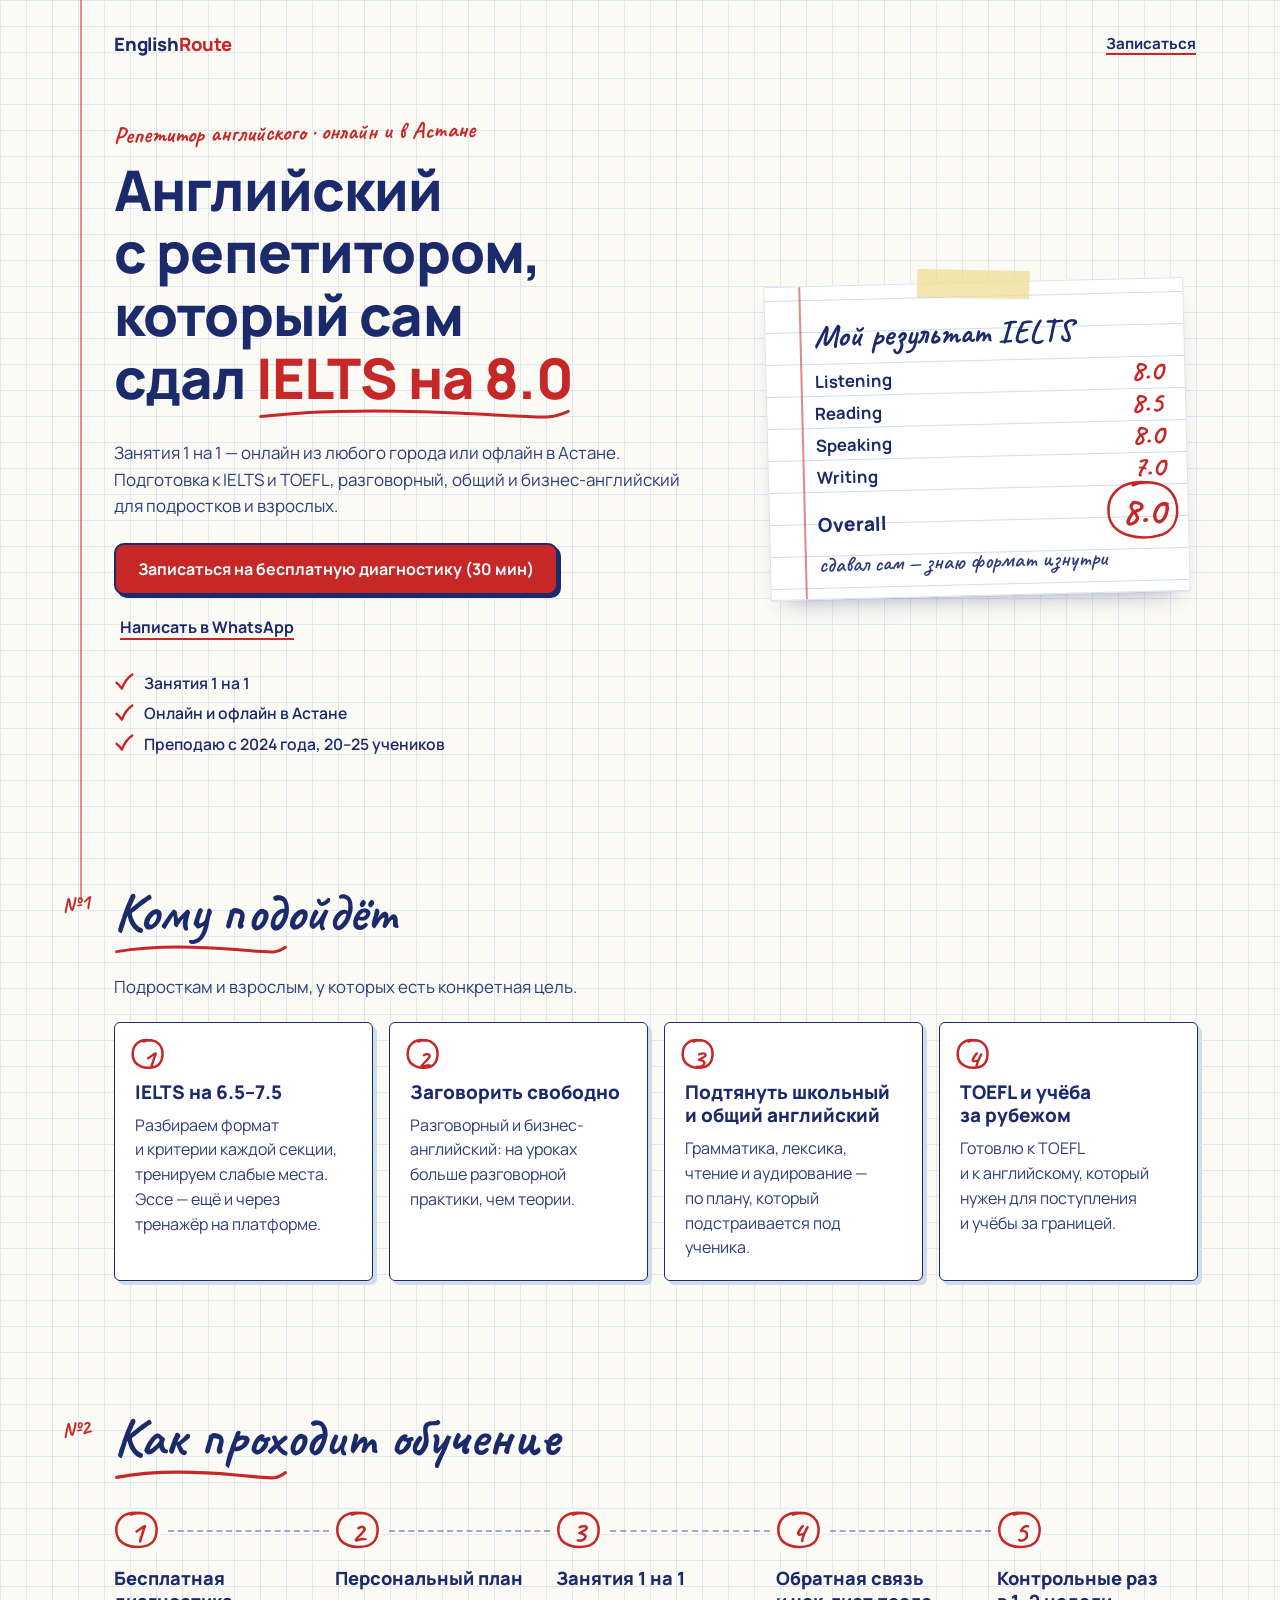
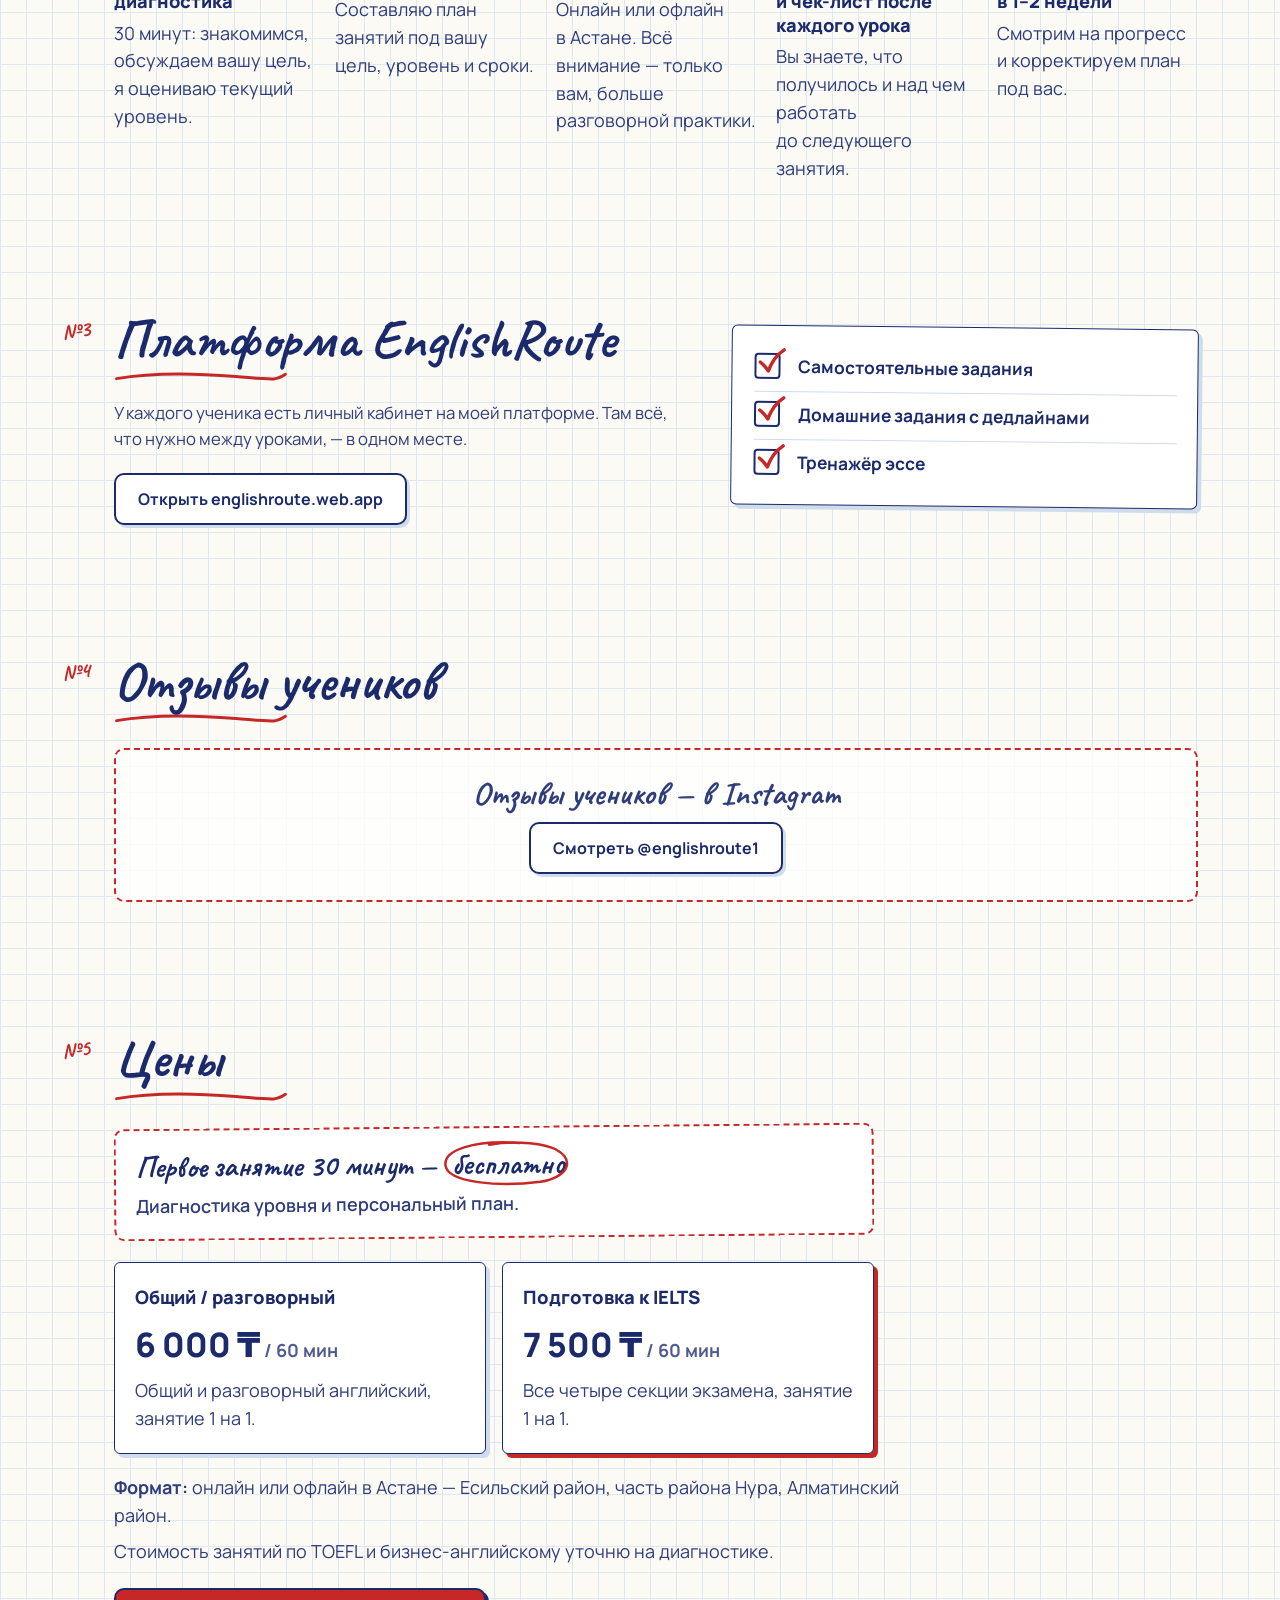
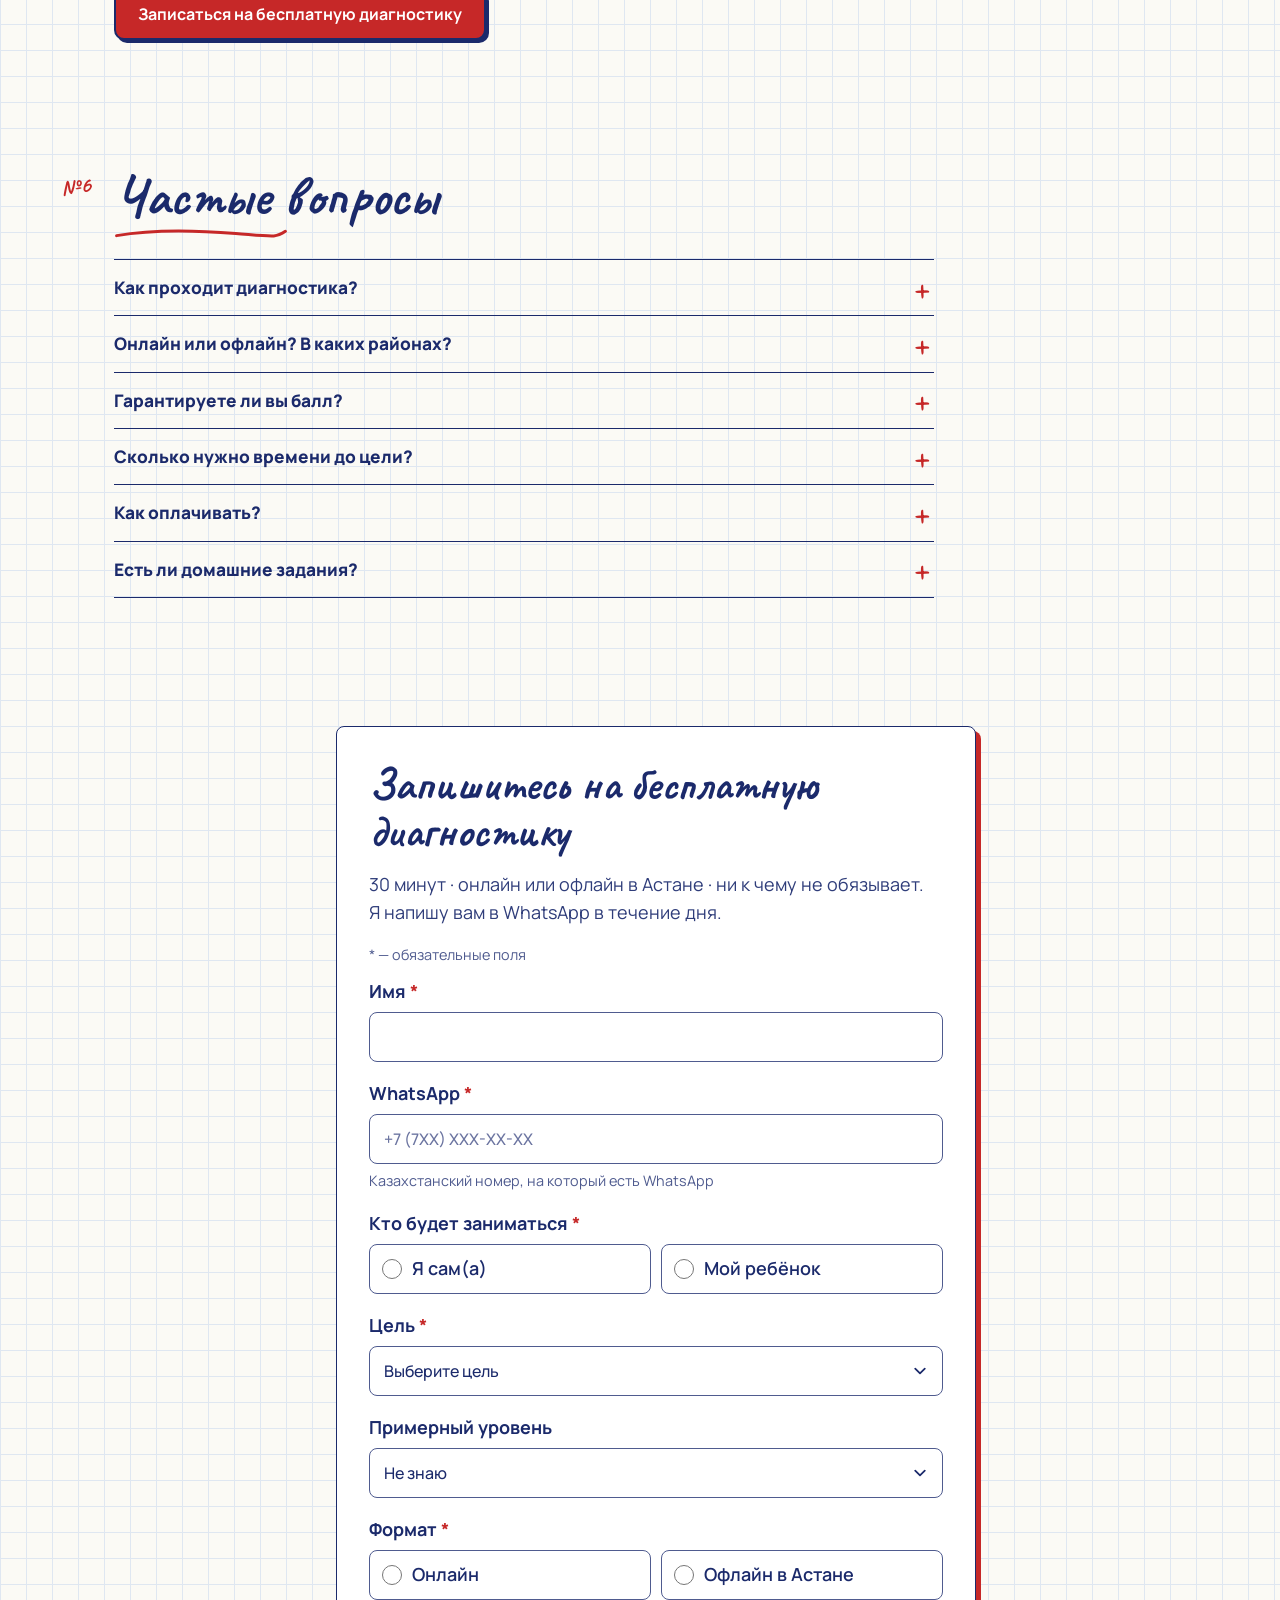
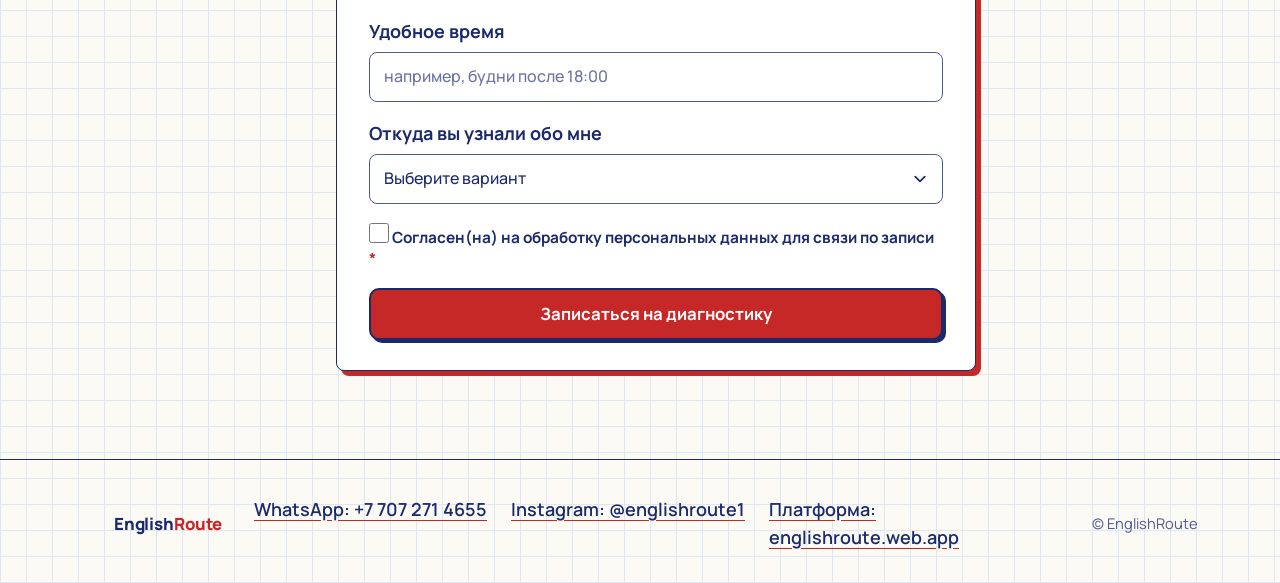
==== englishroute-landing/public/index.html @ 98e4c0eb "Add EnglishRoute landing page with lead form, Apps Script and Firebase config Static notebook-style " ====
<!doctype html>
<html lang="ru">
<head>
  <meta charset="utf-8">
  <meta name="viewport" content="width=device-width, initial-scale=1, viewport-fit=cover">
  <title>Репетитор английского онлайн и в Астане | IELTS 8.0 | EnglishRoute</title>
  <meta name="description" content="Английский 1 на 1 с репетитором, который сам сдал IELTS на 8.0. Онлайн и офлайн в Астане: IELTS, TOEFL, разговорный, общий и бизнес-английский. Первое занятие 30 минут бесплатно.">
  <link rel="canonical" href="https://englishroute-start.web.app/">
  <meta name="theme-color" content="#fbfaf5">
  <meta name="color-scheme" content="light">

  <link rel="icon" href="favicon.svg" type="image/svg+xml">
  <link rel="icon" href="favicon-32.png" sizes="32x32" type="image/png">
  <link rel="apple-touch-icon" href="apple-touch-icon.png">

  <meta property="og:type" content="website">
  <meta property="og:locale" content="ru_RU">
  <meta property="og:site_name" content="EnglishRoute">
  <meta property="og:title" content="Английский с репетитором, который сам сдал IELTS на 8.0">
  <meta property="og:description" content="Занятия 1 на 1 онлайн и в Астане. Первое занятие 30 минут бесплатно: диагностика уровня и персональный план.">
  <meta property="og:url" content="https://englishroute-start.web.app/">
  <meta property="og:image" content="https://englishroute-start.web.app/og-image.png">
  <meta property="og:image:width" content="1200">
  <meta property="og:image:height" content="630">
  <meta property="og:image:alt" content="Тетрадный лист: английский с репетитором с IELTS 8.0, EnglishRoute">
  <meta name="twitter:card" content="summary_large_image">

  <link rel="preconnect" href="https://fonts.googleapis.com">
  <link rel="preconnect" href="https://fonts.gstatic.com" crossorigin>
  <link rel="preload" as="style" href="https://fonts.googleapis.com/css2?family=Caveat:wght@600;700&family=Manrope:wght@400;600;700;800&display=swap">
  <link rel="stylesheet" href="https://fonts.googleapis.com/css2?family=Caveat:wght@600;700&family=Manrope:wght@400;600;700;800&display=swap" media="print" onload="this.media='all'">
  <noscript><link rel="stylesheet" href="https://fonts.googleapis.com/css2?family=Caveat:wght@600;700&family=Manrope:wght@400;600;700;800&display=swap"></noscript>
  <link rel="stylesheet" href="styles.css?v=1">
  <script src="main.js?v=1" defer></script>

  <script type="application/ld+json">
  {
    "@context": "https://schema.org",
    "@type": ["EducationalOrganization", "LocalBusiness"],
    "name": "EnglishRoute",
    "description": "Репетитор английского языка: занятия 1 на 1 онлайн и офлайн в Астане. Подготовка к IELTS и TOEFL, разговорный, общий и бизнес-английский для подростков и взрослых.",
    "url": "https://englishroute-start.web.app/",
    "image": "https://englishroute-start.web.app/og-image.png",
    "logo": "https://englishroute-start.web.app/apple-touch-icon.png",
    "telephone": "+77072714655",
    "priceRange": "6000–7500 KZT",
    "currenciesAccepted": "KZT",
    "address": {
      "@type": "PostalAddress",
      "addressLocality": "Астана",
      "addressCountry": "KZ"
    },
    "areaServed": { "@type": "City", "name": "Астана" },
    "sameAs": [
      "https://www.instagram.com/englishroute1/",
      "https://englishroute.web.app/"
    ],
    "makesOffer": [
      { "@type": "Offer", "name": "Пробное занятие: диагностика уровня и персональный план (30 минут)", "price": "0", "priceCurrency": "KZT" },
      { "@type": "Offer", "name": "Общий или разговорный английский, 60 минут", "price": "6000", "priceCurrency": "KZT" },
      { "@type": "Offer", "name": "Подготовка к IELTS, 60 минут", "price": "7500", "priceCurrency": "KZT" }
    ]
  }
  </script>
</head>
<body>
  <a class="skip-link" href="#zapis">Перейти к форме записи</a>

  <header class="site-header">
    <div class="wrap header-row">
      <a class="logo" href="#top" aria-label="EnglishRoute — в начало страницы">English<span>Route</span></a>
      <a class="header-link" href="#zapis">Записаться</a>
    </div>
  </header>

  <main id="top">
    <!-- 1. HERO -->
    <section class="hero" aria-labelledby="hero-title">
      <div class="wrap hero-grid">
        <div class="hero-text">
          <p class="eyebrow">Репетитор английского · онлайн и в Астане</p>
          <h1 id="hero-title">Английский с&nbsp;репетитором, который сам сдал <span class="pen-underline">IELTS на&nbsp;8.0</span></h1>
          <p class="hero-sub">Занятия 1&nbsp;на&nbsp;1 — онлайн из любого города или офлайн в&nbsp;Астане. Подготовка к&nbsp;IELTS и&nbsp;TOEFL, разговорный, общий и&nbsp;бизнес-английский для подростков и&nbsp;взрослых.</p>
          <div class="hero-actions">
            <a class="btn btn-primary" id="hero-cta" href="#zapis">Записаться на бесплатную диагностику (30&nbsp;мин)</a>
            <a class="btn btn-quiet" href="https://wa.me/77072714655?text=%D0%97%D0%B4%D1%80%D0%B0%D0%B2%D1%81%D1%82%D0%B2%D1%83%D0%B9%D1%82%D0%B5%21%20%D0%A5%D0%BE%D1%87%D1%83%20%D0%B7%D0%B0%D0%BF%D0%B8%D1%81%D0%B0%D1%82%D1%8C%D1%81%D1%8F%20%D0%BD%D0%B0%20%D0%B1%D0%B5%D1%81%D0%BF%D0%BB%D0%B0%D1%82%D0%BD%D1%83%D1%8E%20%D0%B4%D0%B8%D0%B0%D0%B3%D0%BD%D0%BE%D1%81%D1%82%D0%B8%D0%BA%D1%83." target="_blank" rel="noopener">Написать в WhatsApp</a>
          </div>
          <ul class="hero-facts">
            <li>Занятия 1&nbsp;на&nbsp;1</li>
            <li>Онлайн и&nbsp;офлайн в&nbsp;Астане</li>
            <li>Преподаю с&nbsp;2024 года, 20–25 учеников</li>
          </ul>
        </div>

        <figure class="score-sheet" aria-labelledby="score-title">
          <figcaption class="score-title" id="score-title">Мой результат IELTS</figcaption>
          <dl class="score-list">
            <div class="score-row"><dt>Listening</dt><dd>8.0</dd></div>
            <div class="score-row"><dt>Reading</dt><dd>8.5</dd></div>
            <div class="score-row"><dt>Speaking</dt><dd>8.0</dd></div>
            <div class="score-row"><dt>Writing</dt><dd>7.0</dd></div>
            <div class="score-row score-overall"><dt>Overall</dt><dd><span class="pen-circle">8.0</span></dd></div>
          </dl>
          <p class="score-note">сдавал сам — знаю формат изнутри</p>
        </figure>
      </div>
    </section>

    <!-- 2. КОМУ ПОДОЙДЁТ -->
    <section class="section" aria-labelledby="who-title">
      <div class="wrap">
        <h2 class="section-title" id="who-title" data-note="№1">Кому подойдёт</h2>
        <p class="section-lead">Подросткам и&nbsp;взрослым, у&nbsp;которых есть конкретная цель.</p>
        <div class="cards">
          <article class="card">
            <span class="card-num" aria-hidden="true">1</span>
            <h3>IELTS на&nbsp;6.5–7.5</h3>
            <p>Разбираем формат и&nbsp;критерии каждой секции, тренируем слабые места. Эссе — ещё и&nbsp;через тренажёр на&nbsp;платформе.</p>
          </article>
          <article class="card">
            <span class="card-num" aria-hidden="true">2</span>
            <h3>Заговорить свободно</h3>
            <p>Разговорный и&nbsp;бизнес-английский: на&nbsp;уроках больше разговорной практики, чем теории.</p>
          </article>
          <article class="card">
            <span class="card-num" aria-hidden="true">3</span>
            <h3>Подтянуть школьный и&nbsp;общий английский</h3>
            <p>Грамматика, лексика, чтение и&nbsp;аудирование — по&nbsp;плану, который подстраивается под ученика.</p>
          </article>
          <article class="card">
            <span class="card-num" aria-hidden="true">4</span>
            <h3>TOEFL и&nbsp;учёба за&nbsp;рубежом</h3>
            <p>Готовлю к&nbsp;TOEFL и&nbsp;к&nbsp;английскому, который нужен для поступления и&nbsp;учёбы за&nbsp;границей.</p>
          </article>
        </div>
      </div>
    </section>

    <!-- 3. КАК ПРОХОДИТ ОБУЧЕНИЕ -->
    <section class="section" aria-labelledby="how-title">
      <div class="wrap">
        <h2 class="section-title" id="how-title" data-note="№2">Как проходит обучение</h2>
        <ol class="steps">
          <li>
            <h3>Бесплатная диагностика</h3>
            <p>30 минут: знакомимся, обсуждаем вашу цель, я&nbsp;оцениваю текущий уровень.</p>
          </li>
          <li>
            <h3>Персональный план</h3>
            <p>Составляю план занятий под вашу цель, уровень и&nbsp;сроки.</p>
          </li>
          <li>
            <h3>Занятия 1&nbsp;на&nbsp;1</h3>
            <p>Онлайн или офлайн в&nbsp;Астане. Всё внимание — только вам, больше разговорной практики.</p>
          </li>
          <li>
            <h3>Обратная связь и&nbsp;чек-лист после каждого урока</h3>
            <p>Вы знаете, что получилось и&nbsp;над чем работать до&nbsp;следующего занятия.</p>
          </li>
          <li>
            <h3>Контрольные раз в&nbsp;<span class="nowrap">1–2 недели</span></h3>
            <p>Смотрим на&nbsp;прогресс и&nbsp;корректируем план под вас.</p>
          </li>
        </ol>
      </div>
    </section>

    <!-- 4. ПЛАТФОРМА -->
    <section class="section" aria-labelledby="platform-title">
      <div class="wrap platform">
        <div class="platform-text">
          <h2 class="section-title" id="platform-title" data-note="№3">Платформа EnglishRoute</h2>
          <p>У&nbsp;каждого ученика есть личный кабинет на&nbsp;моей платформе. Там всё, что нужно между уроками, — в&nbsp;одном месте.</p>
          <a class="btn btn-outline" href="https://englishroute.web.app" target="_blank" rel="noopener">Открыть englishroute.web.app</a>
        </div>
        <ul class="checklist" aria-label="Что есть в личном кабинете">
          <li>Самостоятельные задания</li>
          <li>Домашние задания с&nbsp;дедлайнами</li>
          <li>Тренажёр эссе</li>
        </ul>
      </div>
    </section>

    <!-- 5. ОТЗЫВЫ -->
    <section class="section" id="otzyvy" aria-labelledby="reviews-title">
      <div class="wrap">
        <h2 class="section-title" id="reviews-title" data-note="№4">Отзывы учеников</h2>

        <!-- Сетка скриншотов. Показывается, только если хотя бы один файл реально загрузился.
             Пустые или отсутствующие файлы скрываются автоматически, битых картинок не будет. -->
        <div class="reviews-grid" id="reviews-grid" hidden>
          <!-- ЗАМЕНИТЬ НА РЕАЛЬНЫЙ СКРИНШОТ: assets/reviews/review-1.jpg -->
          <figure class="review" hidden><a href="assets/reviews/review-1.jpg" target="_blank" rel="noopener"><img data-src="assets/reviews/review-1.jpg" alt="Отзыв ученика EnglishRoute — скриншот переписки" decoding="async"></a></figure>
          <!-- ЗАМЕНИТЬ НА РЕАЛЬНЫЙ СКРИНШОТ: assets/reviews/review-2.jpg -->
          <figure class="review" hidden><a href="assets/reviews/review-2.jpg" target="_blank" rel="noopener"><img data-src="assets/reviews/review-2.jpg" alt="Отзыв ученика EnglishRoute — скриншот переписки" decoding="async"></a></figure>
          <!-- ЗАМЕНИТЬ НА РЕАЛЬНЫЙ СКРИНШОТ: assets/reviews/review-3.jpg -->
          <figure class="review" hidden><a href="assets/reviews/review-3.jpg" target="_blank" rel="noopener"><img data-src="assets/reviews/review-3.jpg" alt="Отзыв ученика EnglishRoute — скриншот переписки" decoding="async"></a></figure>
          <!-- ЗАМЕНИТЬ НА РЕАЛЬНЫЙ СКРИНШОТ: assets/reviews/review-4.jpg -->
          <figure class="review" hidden><a href="assets/reviews/review-4.jpg" target="_blank" rel="noopener"><img data-src="assets/reviews/review-4.jpg" alt="Отзыв ученика EnglishRoute — скриншот переписки" decoding="async"></a></figure>
          <!-- ЗАМЕНИТЬ НА РЕАЛЬНЫЙ СКРИНШОТ: assets/reviews/review-5.jpg -->
          <figure class="review" hidden><a href="assets/reviews/review-5.jpg" target="_blank" rel="noopener"><img data-src="assets/reviews/review-5.jpg" alt="Отзыв ученика EnglishRoute — скриншот переписки" decoding="async"></a></figure>
          <!-- ЗАМЕНИТЬ НА РЕАЛЬНЫЙ СКРИНШОТ: assets/reviews/review-6.jpg -->
          <figure class="review" hidden><a href="assets/reviews/review-6.jpg" target="_blank" rel="noopener"><img data-src="assets/reviews/review-6.jpg" alt="Отзыв ученика EnglishRoute — скриншот переписки" decoding="async"></a></figure>
        </div>

        <div class="reviews-fallback" id="reviews-fallback">
          <p class="reviews-fallback-title">Отзывы учеников — в&nbsp;Instagram</p>
          <a class="btn btn-outline" href="https://www.instagram.com/englishroute1/" target="_blank" rel="noopener">Смотреть @englishroute1</a>
        </div>
        <p class="reviews-more" id="reviews-more" hidden>Больше отзывов — в&nbsp;Instagram <a href="https://www.instagram.com/englishroute1/" target="_blank" rel="noopener">@englishroute1</a></p>
      </div>
    </section>

    <!-- 6. ЦЕНЫ -->
    <section class="section" aria-labelledby="price-title">
      <div class="wrap">
        <h2 class="section-title" id="price-title" data-note="№5">Цены</h2>

        <div class="free-banner">
          <p class="free-title">Первое занятие 30&nbsp;минут&nbsp;— <span class="pen-circle">бесплатно</span></p>
          <p>Диагностика уровня и&nbsp;персональный план.</p>
        </div>

        <div class="prices">
          <article class="price-card">
            <h3>Общий / разговорный</h3>
            <p class="price"><span class="price-num">6&nbsp;000&nbsp;₸</span> <span class="price-per">/ 60 мин</span></p>
            <p class="price-desc">Общий и&nbsp;разговорный английский, занятие 1&nbsp;на&nbsp;1.</p>
          </article>
          <article class="price-card price-card--accent">
            <h3>Подготовка к&nbsp;IELTS</h3>
            <p class="price"><span class="price-num">7&nbsp;500&nbsp;₸</span> <span class="price-per">/ 60 мин</span></p>
            <p class="price-desc">Все четыре секции экзамена, занятие 1&nbsp;на&nbsp;1.</p>
          </article>
        </div>

        <p class="price-format"><strong>Формат:</strong> онлайн или офлайн в&nbsp;Астане — Есильский район, часть района Нура, Алматинский район.</p>
        <p class="price-format">Стоимость занятий по&nbsp;TOEFL и&nbsp;бизнес-английскому уточню на&nbsp;диагностике.</p>
        <a class="btn btn-primary" href="#zapis">Записаться на бесплатную диагностику</a>
      </div>
    </section>

    <!-- 7. FAQ -->
    <section class="section" aria-labelledby="faq-title">
      <div class="wrap">
        <h2 class="section-title" id="faq-title" data-note="№6">Частые вопросы</h2>
        <div class="faq">
          <details>
            <summary>Как проходит диагностика?</summary>
            <div class="faq-a"><p>Это бесплатное занятие на&nbsp;30 минут, онлайн или офлайн. Знакомимся, обсуждаем вашу цель, я&nbsp;оцениваю текущий уровень английского и&nbsp;в&nbsp;конце предлагаю персональный план занятий. Диагностика ни&nbsp;к&nbsp;чему не&nbsp;обязывает.</p></div>
          </details>
          <details>
            <summary>Онлайн или офлайн? В&nbsp;каких районах?</summary>
            <div class="faq-a"><p>Основной формат — онлайн, заниматься можно из&nbsp;любого города. Офлайн — в&nbsp;Астане: Есильский район, часть района Нура и&nbsp;Алматинский район. Место встречи обсудим при записи.</p></div>
          </details>
          <details>
            <summary>Гарантируете ли вы балл?</summary>
            <div class="faq-a"><p>Честно: гарантировать конкретный балл не&nbsp;может никто — результат зависит и&nbsp;от&nbsp;стартового уровня, и&nbsp;от&nbsp;вашей работы между уроками. Я&nbsp;гарантирую системную работу: понятный план, обратную связь после каждого урока и&nbsp;прозрачный прогресс по&nbsp;контрольным.</p></div>
          </details>
          <details>
            <summary>Сколько нужно времени до&nbsp;цели?</summary>
            <div class="faq-a"><p>Зависит от&nbsp;стартового уровня и&nbsp;цели. Точнее оценю на&nbsp;бесплатной диагностике и&nbsp;заложу это в&nbsp;персональный план.</p></div>
          </details>
          <details>
            <summary>Как оплачивать?</summary>
            <div class="faq-a"><p>Способ оплаты уточню при записи.</p></div>
          </details>
          <details>
            <summary>Есть ли домашние задания?</summary>
            <div class="faq-a"><p>Да. Домашние задания с&nbsp;дедлайнами и&nbsp;самостоятельные задания — в&nbsp;личном кабинете на&nbsp;платформе EnglishRoute, там&nbsp;же тренажёр эссе. После каждого урока вы получаете обратную связь и&nbsp;чек-лист.</p></div>
          </details>
        </div>
      </div>
    </section>

    <!-- 8. ФОРМА ЗАПИСИ -->
    <section class="section section-form" id="zapis" aria-labelledby="form-title">
      <div class="wrap">
        <div class="sheet">
          <div id="form-area">
            <h2 class="form-title" id="form-title">Запишитесь на&nbsp;бесплатную диагностику</h2>
            <p class="form-lead">30 минут · онлайн или офлайн в&nbsp;Астане · ни&nbsp;к&nbsp;чему не&nbsp;обязывает. Я&nbsp;напишу вам в&nbsp;WhatsApp в&nbsp;течение дня.</p>

            <form id="lead-form" novalidate>
              <p class="req-note"><span aria-hidden="true">*</span> — обязательные поля</p>

              <div class="field">
                <label for="f-name">Имя <span class="req" aria-hidden="true">*</span></label>
                <input id="f-name" name="name" type="text" autocomplete="given-name" required maxlength="80" aria-describedby="err-name">
                <p class="field-error" id="err-name"></p>
              </div>

              <div class="field">
                <label for="f-phone">WhatsApp <span class="req" aria-hidden="true">*</span></label>
                <input id="f-phone" name="phone" type="tel" inputmode="tel" autocomplete="tel" placeholder="+7 (7XX) XXX-XX-XX" required aria-describedby="hint-phone err-phone">
                <p class="field-hint" id="hint-phone">Казахстанский номер, на который есть WhatsApp</p>
                <p class="field-error" id="err-phone"></p>
              </div>

              <fieldset class="field" id="fs-who" aria-describedby="err-who">
                <legend>Кто будет заниматься <span class="req" aria-hidden="true">*</span></legend>
                <div class="options">
                  <label class="option"><input type="radio" name="who" value="Я сам(а)" required> Я&nbsp;сам(а)</label>
                  <label class="option"><input type="radio" name="who" value="Мой ребёнок"> Мой ребёнок</label>
                </div>
                <p class="field-error" id="err-who"></p>
              </fieldset>

              <div class="field">
                <label for="f-goal">Цель <span class="req" aria-hidden="true">*</span></label>
                <select id="f-goal" name="goal" required aria-describedby="err-goal">
                  <option value="" selected disabled>Выберите цель</option>
                  <option value="IELTS">IELTS</option>
                  <option value="Разговорный английский">Разговорный английский</option>
                  <option value="Общий английский">Общий английский</option>
                  <option value="Школьная программа">Школьная программа</option>
                  <option value="TOEFL">TOEFL</option>
                  <option value="Другое">Другое</option>
                </select>
                <p class="field-error" id="err-goal"></p>
              </div>

              <div class="field">
                <label for="f-level">Примерный уровень</label>
                <select id="f-level" name="level">
                  <option value="Не знаю" selected>Не знаю</option>
                  <option value="Начинающий">Начинающий</option>
                  <option value="Средний">Средний</option>
                  <option value="Выше среднего">Выше среднего</option>
                </select>
              </div>

              <fieldset class="field" id="fs-format" aria-describedby="err-format">
                <legend>Формат <span class="req" aria-hidden="true">*</span></legend>
                <div class="options">
                  <label class="option"><input type="radio" name="format" value="Онлайн" required> Онлайн</label>
                  <label class="option"><input type="radio" name="format" value="Офлайн в Астане"> Офлайн в&nbsp;Астане</label>
                </div>
                <p class="field-error" id="err-format"></p>
              </fieldset>

              <div class="field">
                <label for="f-time">Удобное время</label>
                <input id="f-time" name="time" type="text" maxlength="120" placeholder="например, будни после 18:00">
              </div>

              <div class="field">
                <label for="f-source">Откуда вы узнали обо мне</label>
                <select id="f-source" name="source">
                  <option value="" selected>Выберите вариант</option>
                  <option value="Instagram">Instagram</option>
                  <option value="2GIS">2GIS</option>
                  <option value="Google">Google</option>
                  <option value="Чат или группа">Чат или группа</option>
                  <option value="Посоветовали знакомые">Посоветовали знакомые</option>
                  <option value="Другое">Другое</option>
                </select>
              </div>

              <div class="field field-consent">
                <label class="consent">
                  <input id="f-consent" name="consent" type="checkbox" required aria-describedby="err-consent">
                  <span>Согласен(на) на обработку персональных данных для связи по записи <span class="req" aria-hidden="true">*</span></span>
                </label>
                <p class="field-error" id="err-consent"></p>
              </div>

              <!-- Ловушка для ботов: человек это поле не видит и не заполняет -->
              <div class="hp" aria-hidden="true">
                <label for="f-website">Сайт</label>
                <input id="f-website" name="website" type="text" tabindex="-1" autocomplete="off">
              </div>

              <input type="hidden" name="utm_source">
              <input type="hidden" name="utm_medium">
              <input type="hidden" name="utm_campaign">
              <input type="hidden" name="utm_content">
              <input type="hidden" name="referrer">
              <input type="hidden" name="page_url">
              <input type="hidden" name="timestamp">

              <div class="form-status" id="form-status" role="alert" hidden></div>

              <button class="btn btn-primary btn-submit" type="submit" id="submit-btn">
                <span class="btn-label">Записаться на диагностику</span>
              </button>
            </form>
          </div>

          <div class="thanks" id="thanks" hidden>
            <h2 class="thanks-title" id="thanks-title" tabindex="-1">Спасибо!</h2>
            <p class="thanks-text">Я&nbsp;напишу вам в&nbsp;WhatsApp в&nbsp;течение дня.</p>
            <a class="btn btn-wa" id="thanks-wa" href="https://wa.me/77072714655" target="_blank" rel="noopener">Написать сейчас в WhatsApp</a>
          </div>
        </div>
      </div>
    </section>
  </main>

  <!-- 9. ФУТЕР -->
  <footer class="site-footer">
    <div class="wrap footer-row">
      <p class="logo logo-small">English<span>Route</span></p>
      <ul class="footer-links">
        <li><a href="https://wa.me/77072714655" target="_blank" rel="noopener">WhatsApp: +7&nbsp;707&nbsp;271&nbsp;4655</a></li>
        <li><a href="https://www.instagram.com/englishroute1/" target="_blank" rel="noopener">Instagram: @englishroute1</a></li>
        <li><a href="https://englishroute.web.app" target="_blank" rel="noopener">Платформа: englishroute.web.app</a></li>
      </ul>
      <p class="copy">© EnglishRoute</p>
    </div>
  </footer>

  <div class="sticky-cta" id="sticky-cta">
    <a class="btn btn-primary" href="#zapis">Записаться на бесплатную диагностику</a>
  </div>
</body>
</html>
---- englishroute-landing/public/styles.css ----
:root {
  --paper: #fbfaf5;
  --sheet: #ffffff;
  --grid: #dfe7f1;
  --rule: #cfdcec;
  --ink: #1b2a6b;
  --ink-2: #2f3d7a;
  --ink-3: #4f5b8f;
  --red: #c62828;
  --red-dark: #a51f1f;
  --red-soft: #fbe9e7;
  --tape: rgba(240, 222, 150, .78);
  --wa: #136c3a;
  --cell: 24px;
  --margin-x: 14px;
  --gutter-r: 18px;
  --font-hand: 'Caveat', 'Segoe Print', 'Comic Sans MS', cursive;
  --font-text: 'Manrope', system-ui, -apple-system, 'Segoe UI', Roboto, Arial, sans-serif;
  --pen-line: url("data:image/svg+xml,%3Csvg xmlns='http://www.w3.org/2000/svg' viewBox='0 0 200 14' preserveAspectRatio='none'%3E%3Cpath d='M3 9 C 45 3, 95 4, 140 7 S 186 11, 197 5' fill='none' stroke='%23c62828' stroke-width='3' stroke-linecap='round' vector-effect='non-scaling-stroke'/%3E%3C/svg%3E");
  --pen-ring: url("data:image/svg+xml,%3Csvg xmlns='http://www.w3.org/2000/svg' viewBox='0 0 120 60' preserveAspectRatio='none'%3E%3Cpath d='M70 6 C 30 2, 4 14, 6 32 C 8 52, 52 58, 88 52 C 116 46, 118 22, 98 12 C 84 5, 60 4, 44 8' fill='none' stroke='%23c62828' stroke-width='2.5' stroke-linecap='round' vector-effect='non-scaling-stroke'/%3E%3C/svg%3E");
  --pen-tick: url("data:image/svg+xml,%3Csvg xmlns='http://www.w3.org/2000/svg' viewBox='0 0 24 24'%3E%3Cpath d='M3 13 C 6 15, 8 18, 9.5 20 C 12 13, 16 7, 22 3' fill='none' stroke='%23c62828' stroke-width='2.8' stroke-linecap='round' stroke-linejoin='round'/%3E%3C/svg%3E");
}

*, *::before, *::after { box-sizing: border-box; }

html {
  -webkit-text-size-adjust: 100%;
  scroll-behavior: smooth;
  scroll-padding-top: 12px;
}

body {
  margin: 0;
  font-family: var(--font-text);
  font-size: 17px;
  line-height: 1.55;
  color: var(--ink);
  background-color: var(--paper);
  background-image:
    linear-gradient(to bottom, var(--grid) 1px, transparent 1px),
    linear-gradient(to right, var(--grid) 1px, transparent 1px);
  background-size: var(--cell) var(--cell);
  padding-bottom: calc(84px + env(safe-area-inset-bottom));
  overflow-x: hidden;
}

/* Красная линия полей */
body::before {
  content: "";
  position: fixed;
  top: 0;
  bottom: 0;
  left: var(--margin-x);
  width: 2px;
  background: var(--red);
  opacity: .5;
  pointer-events: none;
  z-index: 0;
}

img { max-width: 100%; height: auto; display: block; }
h1, h2, h3 { margin: 0; }
p { margin: 0 0 .8em; }
a { color: var(--ink); }

:focus-visible {
  outline: 3px solid var(--ink);
  outline-offset: 3px;
  border-radius: 4px;
}

.skip-link {
  position: absolute;
  left: 12px;
  top: -60px;
  z-index: 100;
  background: var(--ink);
  color: #fff;
  padding: 10px 14px;
  border-radius: 6px;
  font-weight: 700;
}
.skip-link:focus { top: 12px; }

.wrap {
  position: relative;
  z-index: 1;
  max-width: 1180px;
  margin: 0 auto;
  padding-left: calc(var(--margin-x) + 16px);
  padding-right: var(--gutter-r);
}

/* ---------- Header ---------- */
.site-header { padding: 14px 0 0; }
.header-row { display: flex; align-items: center; justify-content: space-between; gap: 12px; }
.logo {
  font-weight: 800;
  font-size: 1.15rem;
  letter-spacing: -.01em;
  text-decoration: none;
  color: var(--ink);
  margin: 0;
}
.logo span { color: var(--red); }
.header-link {
  font-weight: 700;
  font-size: .95rem;
  color: var(--ink);
  text-decoration-color: var(--red);
  text-decoration-thickness: 2px;
  text-underline-offset: 4px;
  padding: 10px 2px;
}

/* ---------- Pen marks ---------- */
.pen-underline {
  color: var(--red);
  white-space: nowrap;
  padding-bottom: .12em;
  background: var(--pen-line) left bottom / 100% .32em no-repeat;
}
.pen-circle {
  position: relative;
  display: inline-block;
  white-space: nowrap;
}
.pen-circle::after {
  content: "";
  position: absolute;
  inset: -.28em -.42em -.22em -.42em;
  background: var(--pen-ring) center / 100% 100% no-repeat;
  pointer-events: none;
}

/* ---------- Buttons ---------- */
.btn {
  display: inline-flex;
  align-items: center;
  justify-content: center;
  gap: .5em;
  min-height: 52px;
  padding: 13px 22px;
  border: 2px solid var(--ink);
  border-radius: 10px;
  font: 700 1rem/1.25 var(--font-text);
  text-align: center;
  text-decoration: none;
  cursor: pointer;
  transition: transform .08s ease, box-shadow .08s ease, background-color .15s ease;
}
.btn-primary {
  background: var(--red);
  color: #fff;
  box-shadow: 3px 3px 0 var(--ink);
}
.btn-primary:hover { background: var(--red-dark); }
.btn-primary:active { transform: translate(2px, 2px); box-shadow: 1px 1px 0 var(--ink); }
.btn-outline {
  background: var(--sheet);
  color: var(--ink);
  box-shadow: 3px 3px 0 var(--rule);
}
.btn-outline:hover { background: #f1f5fb; }
.btn-quiet {
  border-color: transparent;
  background: transparent;
  color: var(--ink);
  min-height: 44px;
  padding: 8px 4px;
  text-decoration: underline;
  text-decoration-color: var(--red);
  text-decoration-thickness: 2px;
  text-underline-offset: 5px;
}
.btn-wa {
  background: var(--wa);
  border-color: var(--ink);
  color: #fff;
  box-shadow: 3px 3px 0 var(--ink);
}
.btn-wa:hover { background: #0f5a30; }

/* ---------- Hero ---------- */
.hero { padding: 28px 0 40px; }
.hero-grid { display: grid; gap: 40px; }
.eyebrow {
  font-family: var(--font-hand);
  font-weight: 700;
  font-size: 1.45rem;
  line-height: 1.2;
  color: var(--red);
  margin-bottom: .4em;
  transform: rotate(-1deg);
  transform-origin: left;
}
h1 {
  font-weight: 800;
  font-size: clamp(2rem, 8.4vw, 3.5rem);
  line-height: 1.12;
  letter-spacing: -.015em;
  margin-bottom: .55em;
  text-wrap: balance;
}
.hero-sub {
  font-size: 1.06rem;
  color: var(--ink-2);
  max-width: 36em;
  margin-bottom: 1.4em;
}
.hero-actions { display: flex; flex-direction: column; align-items: stretch; gap: 10px; }
.hero-facts {
  list-style: none;
  padding: 0;
  margin: 22px 0 0;
  display: grid;
  gap: 6px;
  font-weight: 600;
  font-size: .98rem;
}
.hero-facts li {
  padding-left: 30px;
  background: var(--pen-tick) left .1em / 20px 20px no-repeat;
}

/* IELTS score sheet */
.score-sheet {
  position: relative;
  margin: 8px 6px 0 2px;
  padding: 34px 22px 18px 48px;
  background-color: var(--sheet);
  background-image: linear-gradient(to bottom, transparent 31px, var(--rule) 31px, var(--rule) 32px);
  background-size: 100% 32px;
  background-position: 0 14px;
  border: 1px solid #dbe3ee;
  box-shadow: 0 1px 0 rgba(27, 42, 107, .05), 0 14px 26px -16px rgba(27, 42, 107, .45);
  transform: rotate(-1.4deg);
  max-width: 420px;
  justify-self: center;
  width: 100%;
}
.score-sheet::before {
  content: "";
  position: absolute;
  top: 0;
  bottom: 0;
  left: 34px;
  width: 2px;
  background: var(--red);
  opacity: .55;
}
.score-sheet::after {
  content: "";
  position: absolute;
  top: -13px;
  left: 50%;
  width: 112px;
  height: 28px;
  margin-left: -56px;
  background: var(--tape);
  transform: rotate(2.5deg);
  box-shadow: 0 1px 2px rgba(0, 0, 0, .06);
}
.score-title {
  font-family: var(--font-hand);
  font-weight: 700;
  font-size: clamp(1.6rem, 7vw, 2rem);
  white-space: nowrap;
  line-height: 32px;
  margin-bottom: 10px;
}
.score-list { margin: 0; }
.score-row {
  display: flex;
  justify-content: space-between;
  align-items: baseline;
  height: 32px;
  line-height: 32px;
  font-weight: 700;
  font-size: 1.05rem;
}
.score-row dd {
  margin: 0;
  font-family: var(--font-hand);
  font-weight: 700;
  font-size: 1.85rem;
  color: var(--red);
  min-width: 3.2ch;
  text-align: right;
}
.score-overall { height: 48px; line-height: 48px; margin-top: 4px; font-size: 1.2rem; font-weight: 800; }
.score-overall dd { font-size: 2.5rem; }
.score-note {
  font-family: var(--font-hand);
  font-weight: 600;
  font-size: clamp(1.2rem, 5.4vw, 1.4rem);
  line-height: 32px;
  color: var(--ink-2);
  margin: 6px 0 0;
}

/* ---------- Sections ---------- */
.section { padding: 44px 0; }
.section-title {
  position: relative;
  font-family: var(--font-hand);
  font-weight: 700;
  font-size: clamp(2.4rem, 10vw, 3.4rem);
  line-height: 1.05;
  margin-bottom: .3em;
}
.section-title::after {
  content: "";
  display: block;
  width: 3.2em;
  max-width: 70%;
  height: .28em;
  margin-top: .02em;
  background: var(--pen-line) left center / 100% 100% no-repeat;
}
.section-lead { color: var(--ink-2); font-size: 1.05rem; max-width: 40em; }

/* Cards */
.cards { display: grid; gap: 16px; margin-top: 22px; }
.card {
  position: relative;
  background: var(--sheet);
  border: 1.5px solid var(--ink);
  border-radius: 6px;
  padding: 20px 20px 16px 58px;
  box-shadow: 4px 4px 0 var(--rule);
}
.card h3 { font-size: 1.18rem; font-weight: 800; line-height: 1.25; margin-bottom: .45em; }
.card p { color: var(--ink-2); margin: 0; font-size: 1rem; }
.card-num {
  position: absolute;
  left: 14px;
  top: 10px;
  width: 34px;
  height: 34px;
  display: grid;
  place-items: center;
  font-family: var(--font-hand);
  font-weight: 700;
  font-size: 1.75rem;
  color: var(--red);
  background: var(--pen-ring) center / 100% 100% no-repeat;
}

/* Steps */
.steps {
  list-style: none;
  counter-reset: step;
  margin: 26px 0 0;
  padding: 0;
  display: grid;
  gap: 0;
  max-width: 760px;
}
.steps li {
  counter-increment: step;
  position: relative;
  padding: 0 0 26px 62px;
}
.steps li::before {
  content: counter(step);
  position: absolute;
  left: 0;
  top: -6px;
  width: 46px;
  height: 42px;
  display: grid;
  place-items: center;
  font-family: var(--font-hand);
  font-weight: 700;
  font-size: 1.9rem;
  color: var(--red);
  background: var(--paper) var(--pen-ring) center / 100% 100% no-repeat;
  z-index: 1;
}
.steps li:not(:last-child)::after {
  content: "";
  position: absolute;
  left: 22px;
  top: 36px;
  bottom: 0;
  border-left: 2px dashed var(--ink-3);
  opacity: .5;
}
.steps h3 { font-size: 1.14rem; font-weight: 800; line-height: 1.3; margin-bottom: .3em; }
.steps p { color: var(--ink-2); margin: 0; }

/* Platform */
.platform { display: grid; gap: 24px; }
.platform-text p { font-size: 1.05rem; color: var(--ink-2); max-width: 34em; margin-bottom: 1.2em; }
.checklist {
  list-style: none;
  margin: 0;
  padding: 18px 20px 18px 22px;
  background: var(--sheet);
  border: 1.5px solid var(--ink);
  border-radius: 6px;
  box-shadow: 4px 4px 0 var(--rule);
  transform: rotate(.6deg);
}
.checklist li {
  position: relative;
  padding: 10px 0 10px 44px;
  font-weight: 700;
  font-size: 1.08rem;
  border-bottom: 1px solid var(--rule);
}
.checklist li:last-child { border-bottom: 0; }
.checklist li::before {
  content: "";
  position: absolute;
  left: 0;
  top: 9px;
  width: 26px;
  height: 26px;
  border: 2px solid var(--ink);
  border-radius: 4px;
}
.checklist li::after {
  content: "";
  position: absolute;
  left: 2px;
  top: 2px;
  width: 30px;
  height: 30px;
  background: var(--pen-tick) center / contain no-repeat;
}

/* Reviews */
.reviews-grid {
  display: grid;
  grid-template-columns: repeat(2, minmax(0, 1fr));
  gap: 16px;
  margin-top: 22px;
}
.reviews-grid[hidden], .review[hidden] { display: none; }
.review { margin: 0; }
.review a { display: block; border-radius: 8px; }
.review img {
  width: 100%;
  border: 1.5px solid var(--ink);
  border-radius: 8px;
  background: var(--sheet);
  box-shadow: 3px 3px 0 var(--rule);
}
.review:nth-child(odd) img { transform: rotate(-.8deg); }
.review:nth-child(even) img { transform: rotate(.8deg); }
.reviews-fallback {
  margin-top: 22px;
  padding: 26px 22px;
  border: 2px dashed var(--red);
  border-radius: 10px;
  background: rgba(255, 255, 255, .75);
  text-align: center;
}
.reviews-fallback[hidden] { display: none; }
.reviews-fallback-title {
  font-family: var(--font-hand);
  font-weight: 700;
  font-size: 2rem;
  line-height: 1.15;
  margin-bottom: .3em;
}
.reviews-fallback p { color: var(--ink-2); }
.reviews-more { margin-top: 18px; font-weight: 600; }

/* Prices */
.free-banner {
  margin: 22px 0 24px;
  padding: 18px 20px;
  background: var(--sheet);
  border: 2px dashed var(--red);
  border-radius: 10px;
  transform: rotate(-.5deg);
}
.free-title {
  font-family: var(--font-hand);
  font-weight: 700;
  font-size: 1.9rem;
  line-height: 1.2;
  margin-bottom: .25em;
}
.free-title .pen-circle { margin-left: .3em; }
.free-banner p:last-child { margin: 0; color: var(--ink-2); font-weight: 600; }
.prices { display: grid; gap: 16px; }
.price-card {
  background: var(--sheet);
  border: 1.5px solid var(--ink);
  border-radius: 6px;
  padding: 20px;
  box-shadow: 4px 4px 0 var(--rule);
}
.price-card--accent { box-shadow: 4px 4px 0 var(--red); }
.price-card h3 { font-size: 1.15rem; font-weight: 800; margin-bottom: .35em; }
.price { margin: 0 0 .4em; }
.price-num { font-size: 2.1rem; font-weight: 800; letter-spacing: -.01em; }
.price-per { color: var(--ink-3); font-weight: 700; }
.price-desc { color: var(--ink-2); margin: 0; }
.price-format { margin: 20px 0 0; color: var(--ink-2); max-width: 44em; }
.price-format + .price-format { margin-top: 8px; }
.section .price-format + .btn { margin-top: 22px; }

/* FAQ */
.faq { margin-top: 18px; max-width: 820px; border-top: 1.5px solid var(--ink); }
.faq details { border-bottom: 1.5px solid var(--ink); }
.faq summary {
  position: relative;
  list-style: none;
  cursor: pointer;
  padding: 16px 44px 16px 0;
  font-weight: 800;
  font-size: 1.08rem;
  line-height: 1.35;
}
.faq summary::-webkit-details-marker { display: none; }
.faq summary::after {
  content: "+";
  position: absolute;
  right: 6px;
  top: 50%;
  transform: translateY(-52%);
  font-family: var(--font-hand);
  font-weight: 700;
  font-size: 2.2rem;
  line-height: 1;
  color: var(--red);
  transition: transform .15s ease;
}
.faq details[open] summary::after { transform: translateY(-52%) rotate(45deg); }
.faq-a { padding: 0 0 16px; color: var(--ink-2); }
.faq-a p { margin: 0; }

/* ---------- Form ---------- */
.section-form { padding-top: 32px; }
.sheet {
  position: relative;
  max-width: 640px;
  margin: 0 auto;
  background: var(--sheet);
  border: 1.5px solid var(--ink);
  border-radius: 8px;
  box-shadow: 5px 5px 0 var(--red);
  padding: 26px 18px 24px;
}
.form-title {
  font-family: var(--font-hand);
  font-weight: 700;
  font-size: clamp(2.1rem, 9vw, 2.8rem);
  line-height: 1.05;
  margin-bottom: .35em;
}
.form-lead { color: var(--ink-2); margin-bottom: 1em; }
.req-note { font-size: .9rem; color: var(--ink-3); }
.req { color: var(--red); }

.field { margin: 0 0 18px; padding: 0; border: 0; min-width: 0; }
.field > label, .field legend {
  display: block;
  font-weight: 700;
  margin-bottom: 6px;
  padding: 0;
}
input[type="text"], input[type="tel"], select {
  width: 100%;
  min-height: 50px;
  padding: 11px 14px;
  font: 500 16px/1.3 var(--font-text);
  color: var(--ink);
  background: #fff;
  border: 1.5px solid var(--ink-3);
  border-radius: 8px;
  appearance: none;
  -webkit-appearance: none;
}
select {
  padding-right: 40px;
  background-image: url("data:image/svg+xml,%3Csvg xmlns='http://www.w3.org/2000/svg' viewBox='0 0 20 20'%3E%3Cpath d='M4 7 L10 13 L16 7' fill='none' stroke='%231b2a6b' stroke-width='2.2' stroke-linecap='round' stroke-linejoin='round'/%3E%3C/svg%3E");
  background-repeat: no-repeat;
  background-position: right 14px center;
  background-size: 16px;
}
input::placeholder { color: #6b74a0; opacity: 1; }
input:focus-visible, select:focus-visible { outline: 3px solid var(--ink); outline-offset: 1px; border-color: var(--ink); }
[aria-invalid="true"] { border-color: var(--red) !important; background-color: #fffafa; }
.field-hint { font-size: .9rem; color: var(--ink-3); margin: 6px 0 0; }
.field-error { color: var(--red); font-weight: 700; font-size: .92rem; margin: 6px 0 0; }
.field-error:empty { display: none; }

.options { display: grid; grid-template-columns: 1fr 1fr; gap: 10px; }
.option {
  display: flex;
  align-items: center;
  gap: 10px;
  min-height: 50px;
  padding: 10px 12px;
  border: 1.5px solid var(--ink-3);
  border-radius: 8px;
  font-weight: 600;
  cursor: pointer;
  line-height: 1.2;
}
.option:has(input:checked) { border-color: var(--red); background: var(--red-soft); box-shadow: inset 0 0 0 1px var(--red); }
.option:has(input:focus-visible) { outline: 3px solid var(--ink); outline-offset: 2px; }
.option input, .consent input {
  accent-color: var(--red);
  width: 20px;
  height: 20px;
  margin: 0;
  flex: none;
}
.option input:focus-visible { outline: none; }
.fieldset-invalid .option { border-color: var(--red); }

.consent {
  display: flex;
  gap: 12px;
  align-items: flex-start;
  font-weight: 600;
  font-size: .96rem;
  line-height: 1.4;
  cursor: pointer;
}
.consent input { margin-top: 1px; }

.nowrap { white-space: nowrap; }

.hp {
  position: absolute !important;
  left: -10000px;
  width: 1px;
  height: 1px;
  overflow: hidden;
}

.form-status {
  margin: 4px 0 16px;
  padding: 14px 16px;
  border-radius: 8px;
  border: 2px solid var(--red);
  background: var(--red-soft);
  font-weight: 600;
}
.form-status[hidden] { display: none; }
.form-status p { margin: 0 0 .6em; }
.form-status p:last-child { margin-bottom: 0; }
.form-status .btn { margin-top: 6px; width: 100%; }

.btn-submit { width: 100%; font-size: 1.05rem; }
.btn-submit[aria-busy="true"] { cursor: progress; opacity: .85; }
.btn-submit[aria-busy="true"]::before {
  content: "";
  width: 18px;
  height: 18px;
  border: 2.5px solid rgba(255, 255, 255, .45);
  border-top-color: #fff;
  border-radius: 50%;
  animation: spin .8s linear infinite;
}
@keyframes spin { to { transform: rotate(360deg); } }

.thanks { text-align: center; padding: 10px 0 4px; }
.thanks[hidden] { display: none; }
.thanks-title {
  font-family: var(--font-hand);
  font-weight: 700;
  font-size: clamp(2.2rem, 9vw, 2.9rem);
  line-height: 1.1;
  margin-bottom: .3em;
}
.thanks-title:focus { outline: none; }
.thanks-text { font-size: 1.1rem; font-weight: 600; color: var(--ink-2); margin-bottom: 1.2em; }
.thanks .btn { width: 100%; max-width: 380px; }

/* ---------- Footer ---------- */
.site-footer {
  position: relative;
  z-index: 1;
  border-top: 1.5px solid var(--ink);
  padding: 28px 0 24px;
  margin-top: 24px;
}
.footer-row { display: grid; gap: 12px; }
.logo-small { font-size: 1.05rem; }
.footer-links { list-style: none; margin: 0; padding: 0; display: grid; gap: 2px; }
.footer-links a {
  display: inline-block;
  padding: 8px 0;
  font-weight: 600;
  text-decoration-color: var(--red);
  text-underline-offset: 4px;
}
.copy { color: var(--ink-3); font-size: .92rem; margin: 0; }

/* ---------- Sticky CTA (mobile) ---------- */
.sticky-cta {
  position: fixed;
  left: 0;
  right: 0;
  bottom: 0;
  z-index: 50;
  padding: 10px 16px calc(10px + env(safe-area-inset-bottom));
  background: rgba(251, 250, 245, .96);
  border-top: 1.5px solid var(--ink);
  transform: translateY(0);
  transition: transform .2s ease, visibility .2s;
}
.sticky-cta .btn { width: 100%; min-height: 50px; box-shadow: 2px 2px 0 var(--ink); }
.sticky-cta.is-hidden { transform: translateY(110%); visibility: hidden; }

/* ---------- Larger screens ---------- */
@media (min-width: 560px) {
  .cards { grid-template-columns: repeat(2, minmax(0, 1fr)); }
  .prices { grid-template-columns: repeat(2, minmax(0, 1fr)); }
  .hero-actions { flex-direction: row; flex-wrap: wrap; align-items: center; }
  .sheet { padding: 34px 32px 30px; }
}

@media (min-width: 900px) {
  :root {
    --margin-x: max(24px, calc((100vw - 1180px) / 2 + 30px));
    --cell: 26px;
  }
  body { font-size: 18px; padding-bottom: 0; }
  .wrap { padding-left: 64px; padding-right: 32px; }
  .site-header { padding-top: 22px; }
  .hero { padding: 56px 0 64px; }
  .hero-grid { grid-template-columns: minmax(0, 1.35fr) minmax(0, 1fr); align-items: center; gap: 56px; }
  .score-sheet { margin-top: 0; }
  .section { padding: 64px 0; }
  .section-title::before {
    content: attr(data-note);
    position: absolute;
    left: -64px;
    top: .35em;
    width: 52px;
    text-align: center;
    font-size: 1.4rem;
    color: var(--red);
    transform: rotate(-8deg);
  }
  .cards { grid-template-columns: repeat(4, minmax(0, 1fr)); }
  .card { padding: 58px 20px 20px; }
  .card-num { left: 16px; top: 14px; }
  .steps { grid-template-columns: repeat(5, minmax(0, 1fr)); max-width: none; gap: 20px; }
  .steps li { padding: 58px 0 0; }
  .steps li::before { top: 0; }
  .steps li:not(:last-child)::after {
    left: 54px;
    right: -14px;
    top: 21px;
    bottom: auto;
    border-left: 0;
    border-top: 2px dashed var(--ink-3);
  }
  .platform { grid-template-columns: minmax(0, 1.2fr) minmax(0, 1fr); align-items: center; gap: 56px; }
  .reviews-grid { grid-template-columns: repeat(3, minmax(0, 1fr)); gap: 24px; }
  .prices { max-width: 760px; }
  .free-banner { max-width: 760px; }
  .footer-row { grid-template-columns: auto 1fr auto; align-items: center; gap: 32px; }
  .footer-links { grid-auto-flow: column; justify-content: center; gap: 24px; }
  .sticky-cta { display: none; }
}

@media (prefers-reduced-motion: reduce) {
  html { scroll-behavior: auto; }
  *, *::before, *::after { transition: none !important; animation: none !important; }
}
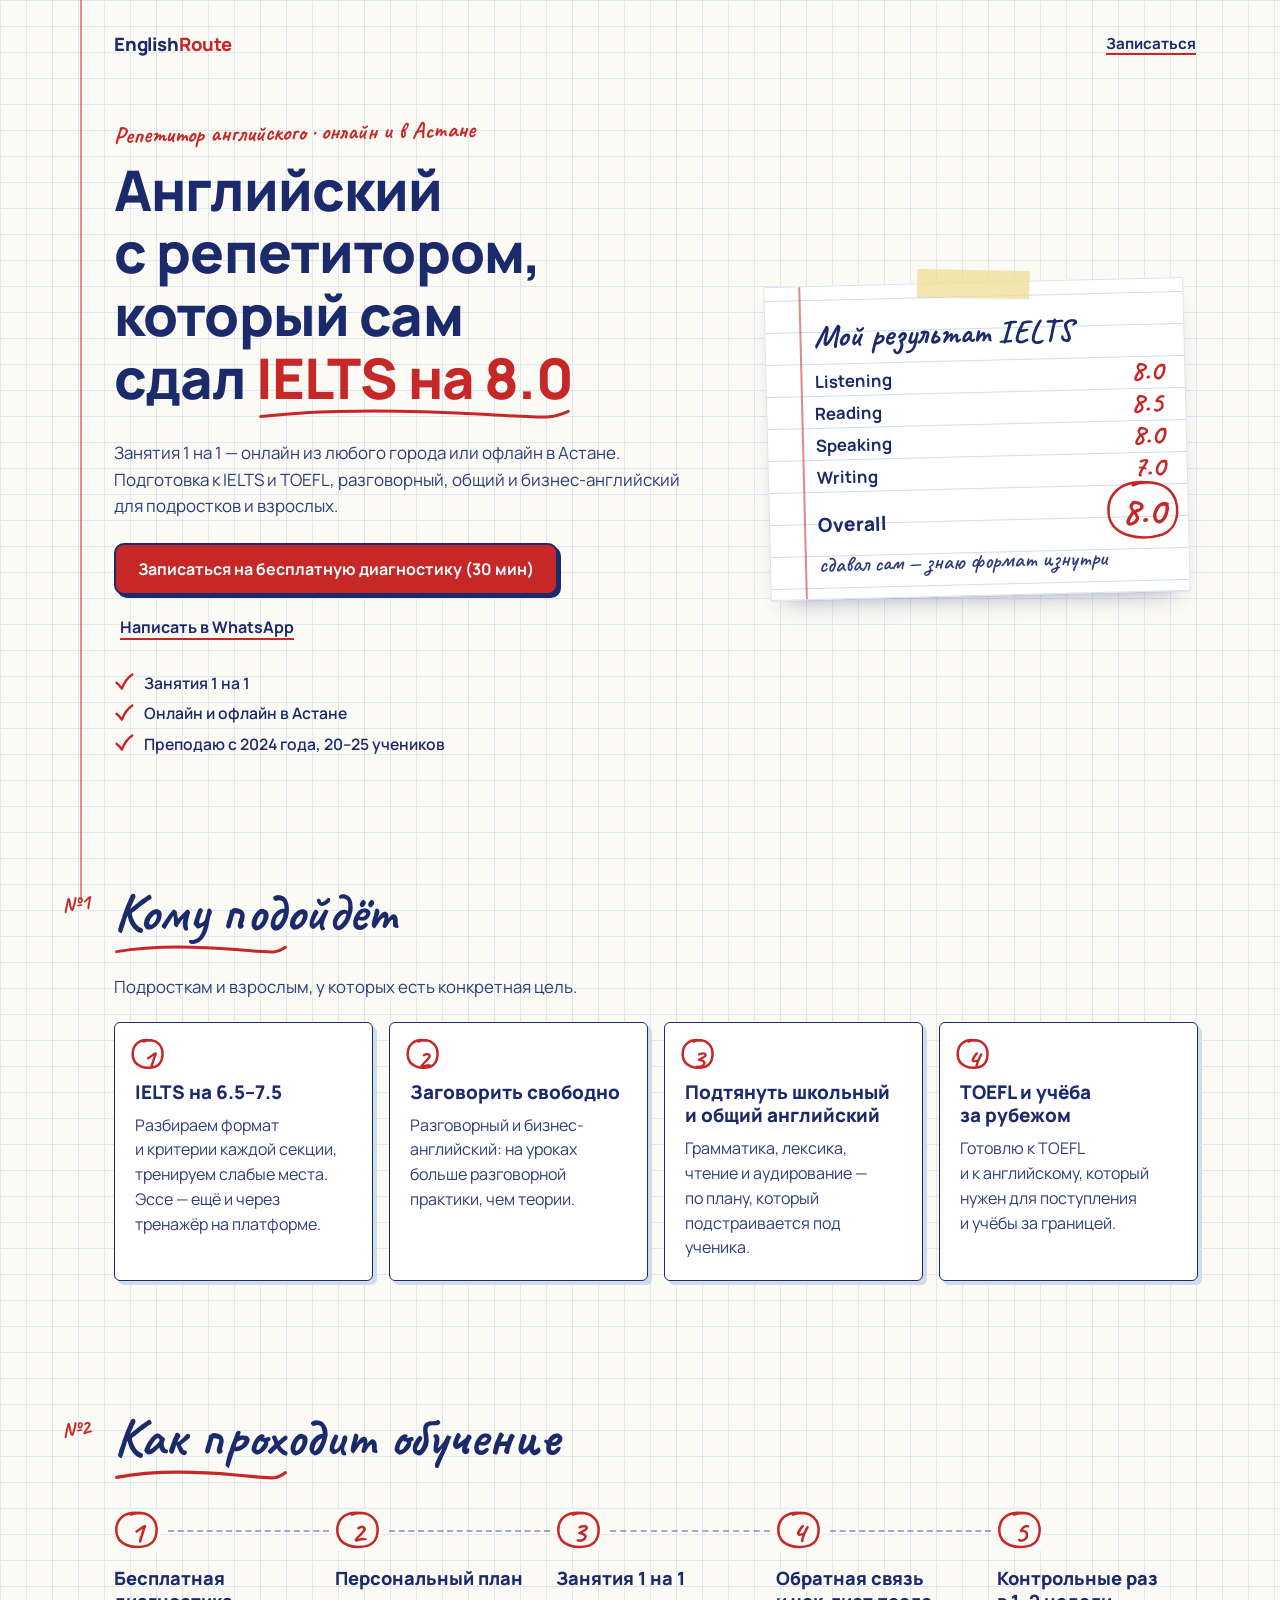
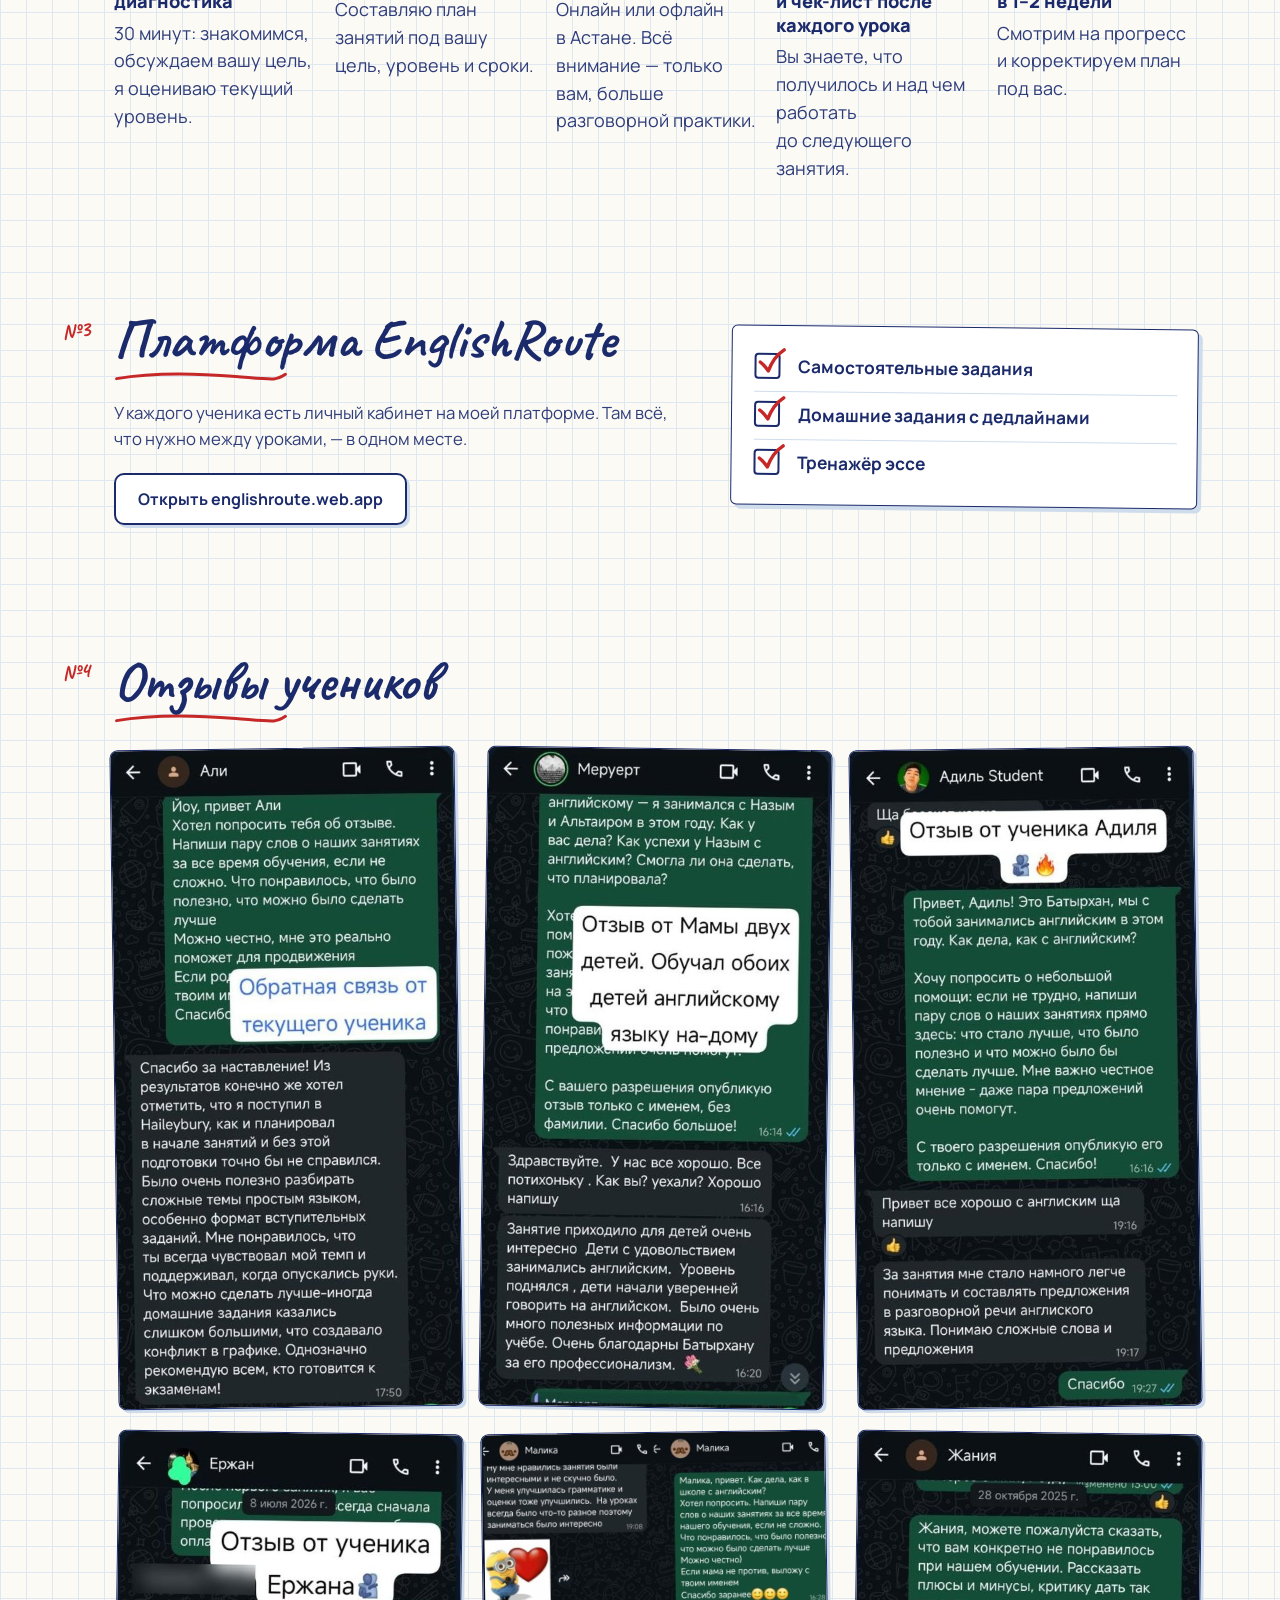
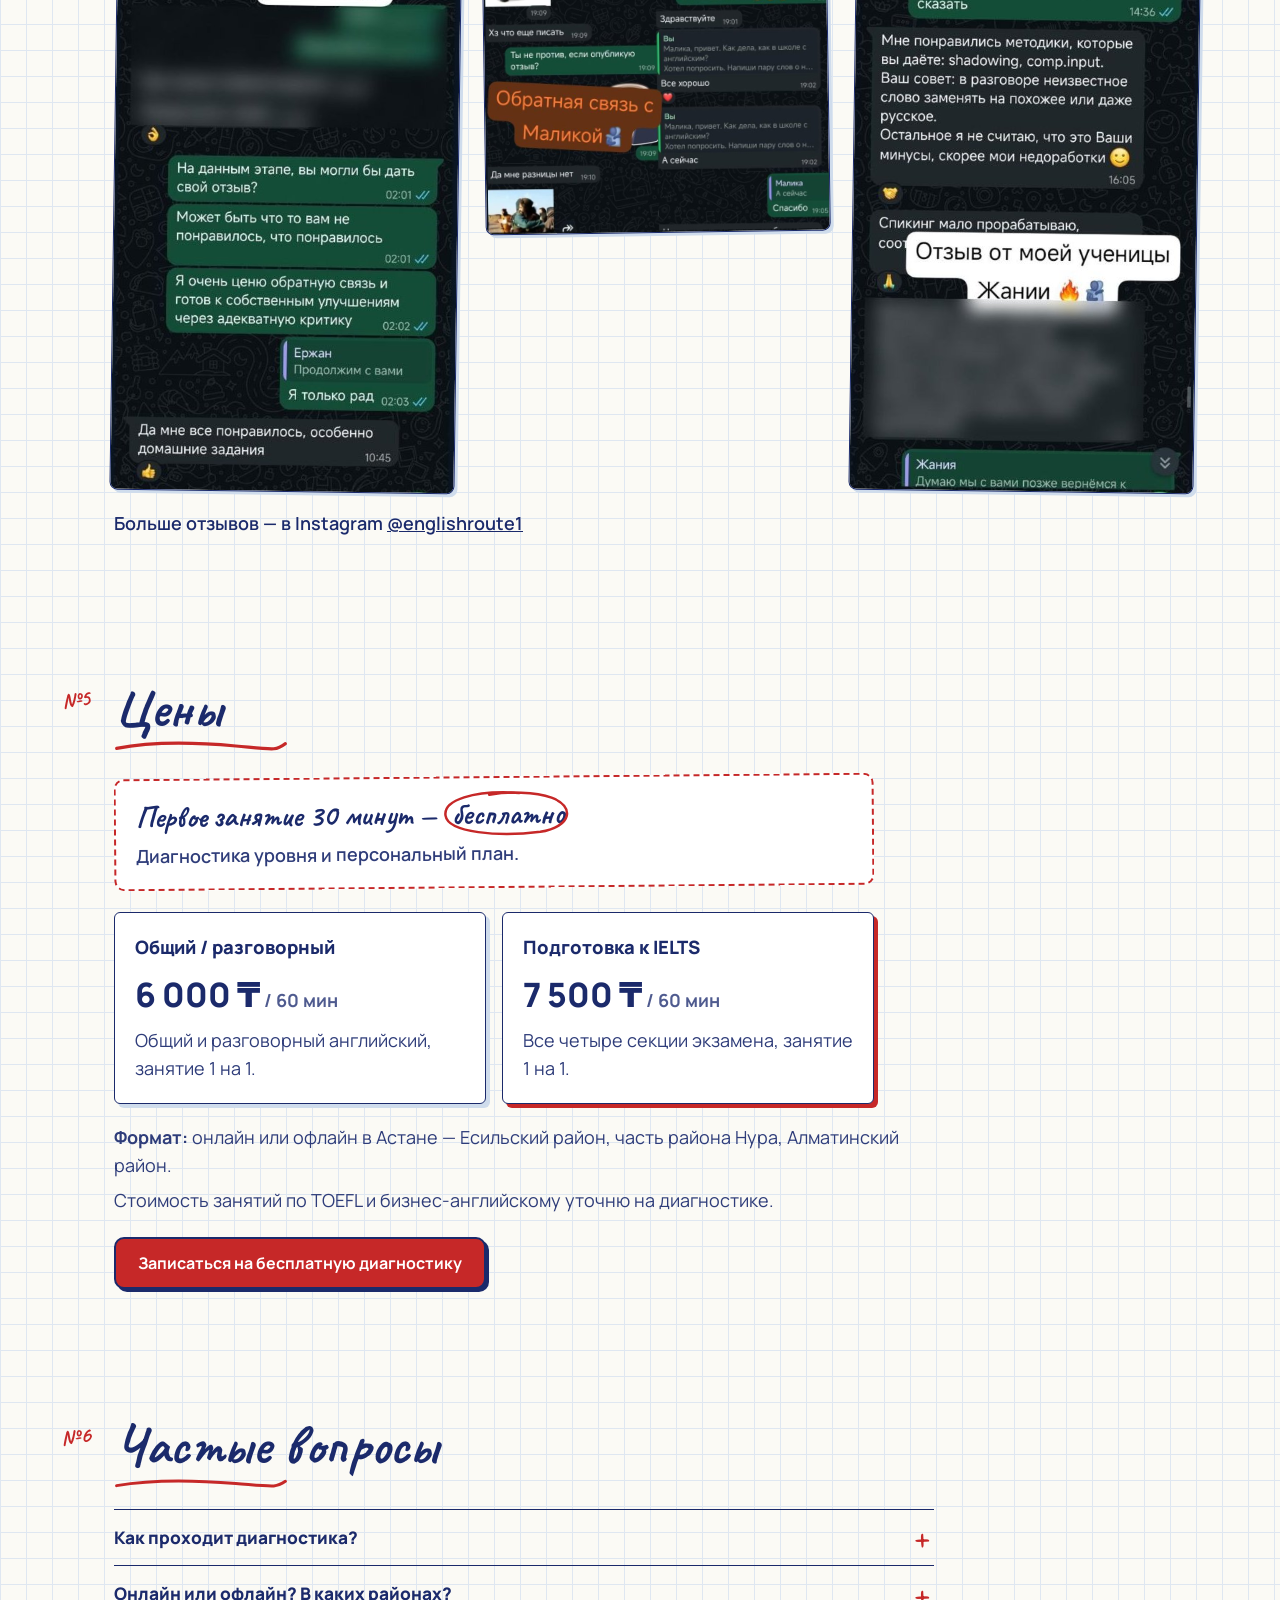
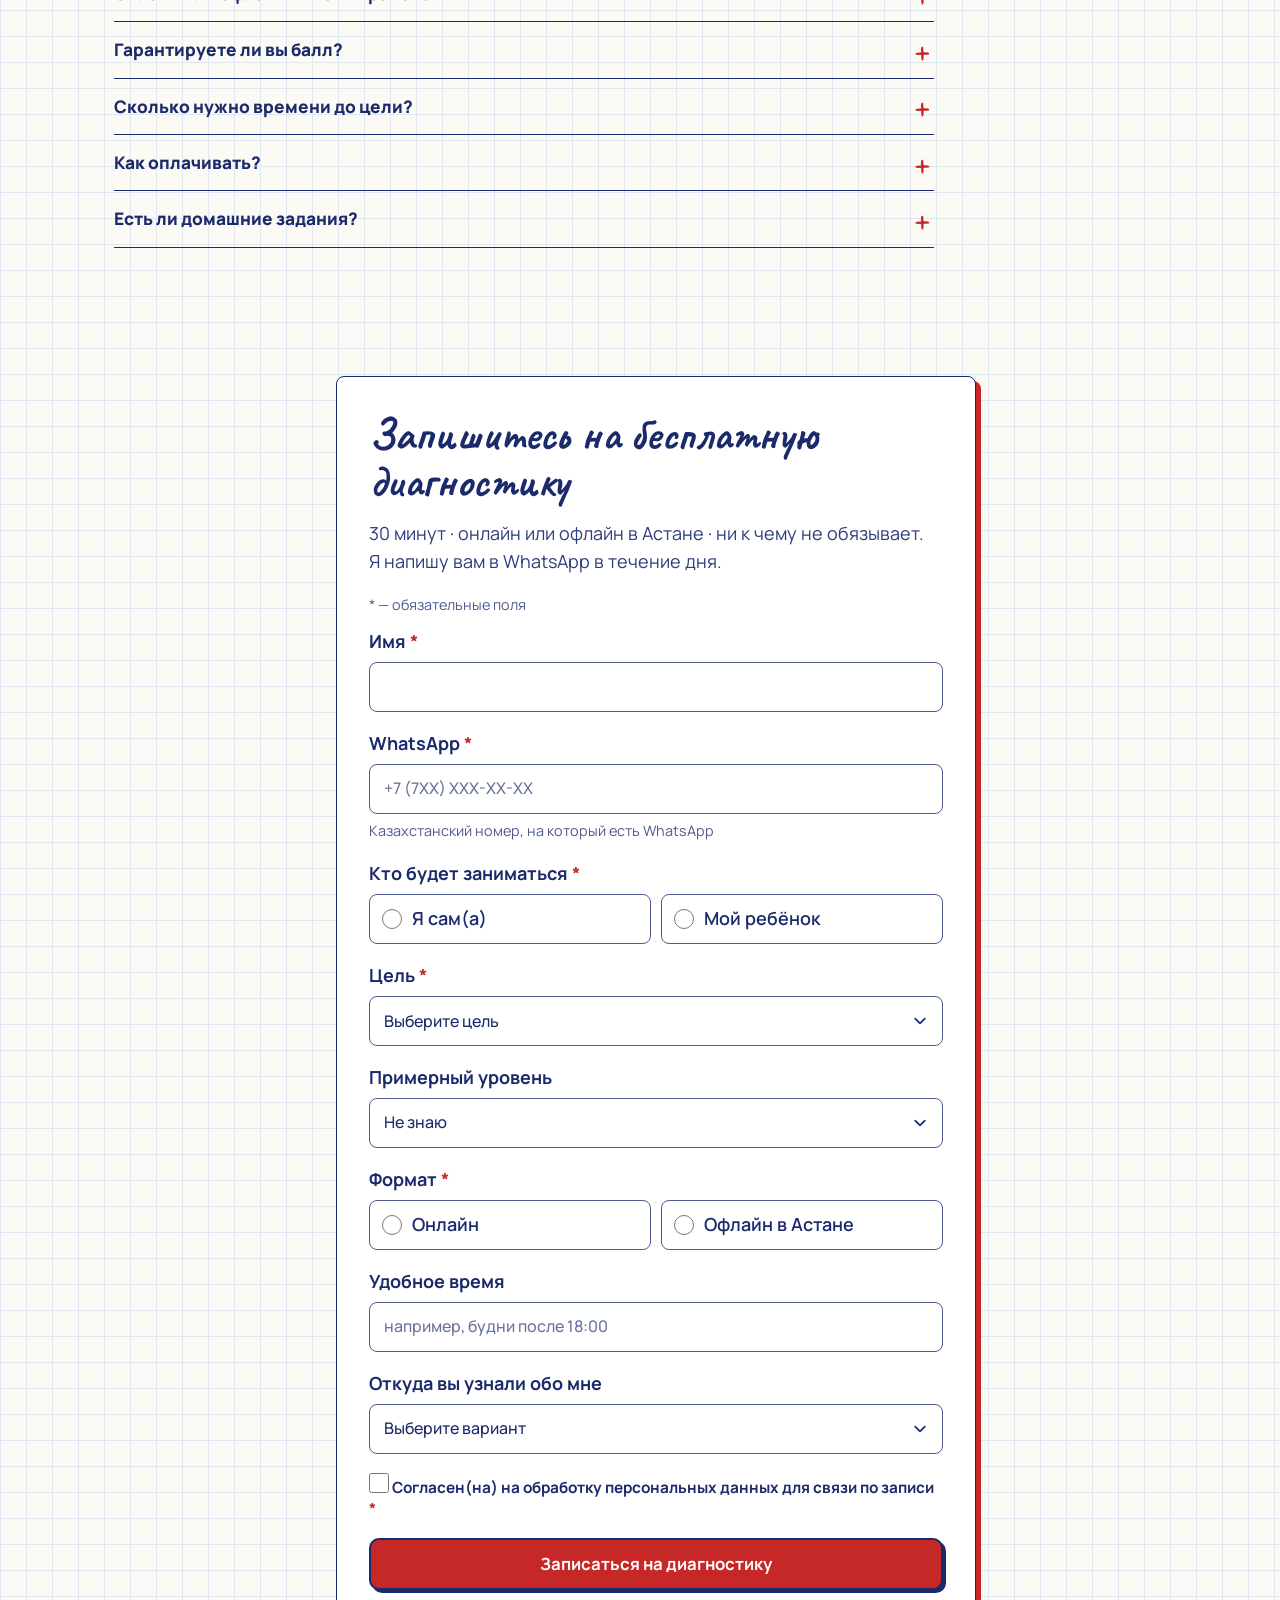
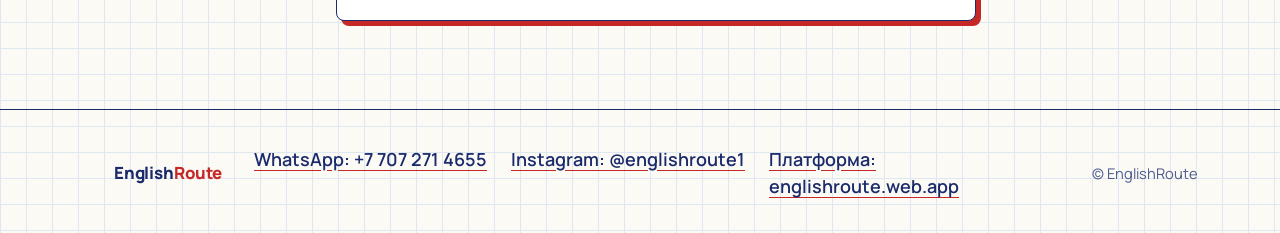
==== commit 904e5a59: "Add six real student reviews (cropped from Instagram post) Co-Authored-By: Claude Opus 5.5 <noreply@" ====
--- a/englishroute-landing/public/index.html
+++ b/englishroute-landing/public/index.html
@@ -5,7 +5,7 @@
   <meta name="viewport" content="width=device-width, initial-scale=1, viewport-fit=cover">
   <title>Репетитор английского онлайн и в Астане | IELTS 8.0 | EnglishRoute</title>
   <meta name="description" content="Английский 1 на 1 с репетитором, который сам сдал IELTS на 8.0. Онлайн и офлайн в Астане: IELTS, TOEFL, разговорный, общий и бизнес-английский. Первое занятие 30 минут бесплатно.">
-  <link rel="canonical" href="https://englishroute-start.web.app/">
+  <link rel="canonical" href="https://shtormxxxx.github.io/English-landing/">
   <meta name="theme-color" content="#fbfaf5">
   <meta name="color-scheme" content="light">
 
@@ -18,8 +18,8 @@
   <meta property="og:site_name" content="EnglishRoute">
   <meta property="og:title" content="Английский с репетитором, который сам сдал IELTS на 8.0">
   <meta property="og:description" content="Занятия 1 на 1 онлайн и в Астане. Первое занятие 30 минут бесплатно: диагностика уровня и персональный план.">
-  <meta property="og:url" content="https://englishroute-start.web.app/">
-  <meta property="og:image" content="https://englishroute-start.web.app/og-image.png">
+  <meta property="og:url" content="https://shtormxxxx.github.io/English-landing/">
+  <meta property="og:image" content="https://shtormxxxx.github.io/English-landing/og-image.png">
   <meta property="og:image:width" content="1200">
   <meta property="og:image:height" content="630">
   <meta property="og:image:alt" content="Тетрадный лист: английский с репетитором с IELTS 8.0, EnglishRoute">
@@ -30,8 +30,8 @@
   <link rel="preload" as="style" href="https://fonts.googleapis.com/css2?family=Caveat:wght@600;700&family=Manrope:wght@400;600;700;800&display=swap">
   <link rel="stylesheet" href="https://fonts.googleapis.com/css2?family=Caveat:wght@600;700&family=Manrope:wght@400;600;700;800&display=swap" media="print" onload="this.media='all'">
   <noscript><link rel="stylesheet" href="https://fonts.googleapis.com/css2?family=Caveat:wght@600;700&family=Manrope:wght@400;600;700;800&display=swap"></noscript>
-  <link rel="stylesheet" href="styles.css?v=1">
-  <script src="main.js?v=1" defer></script>
+  <link rel="stylesheet" href="styles.css?v=3">
+  <script src="main.js?v=3" defer></script>
 
   <script type="application/ld+json">
   {
@@ -39,9 +39,9 @@
     "@type": ["EducationalOrganization", "LocalBusiness"],
     "name": "EnglishRoute",
     "description": "Репетитор английского языка: занятия 1 на 1 онлайн и офлайн в Астане. Подготовка к IELTS и TOEFL, разговорный, общий и бизнес-английский для подростков и взрослых.",
-    "url": "https://englishroute-start.web.app/",
-    "image": "https://englishroute-start.web.app/og-image.png",
-    "logo": "https://englishroute-start.web.app/apple-touch-icon.png",
+    "url": "https://shtormxxxx.github.io/English-landing/",
+    "image": "https://shtormxxxx.github.io/English-landing/og-image.png",
+    "logo": "https://shtormxxxx.github.io/English-landing/apple-touch-icon.png",
     "telephone": "+77072714655",
     "priceRange": "6000–7500 KZT",
     "currenciesAccepted": "KZT",
